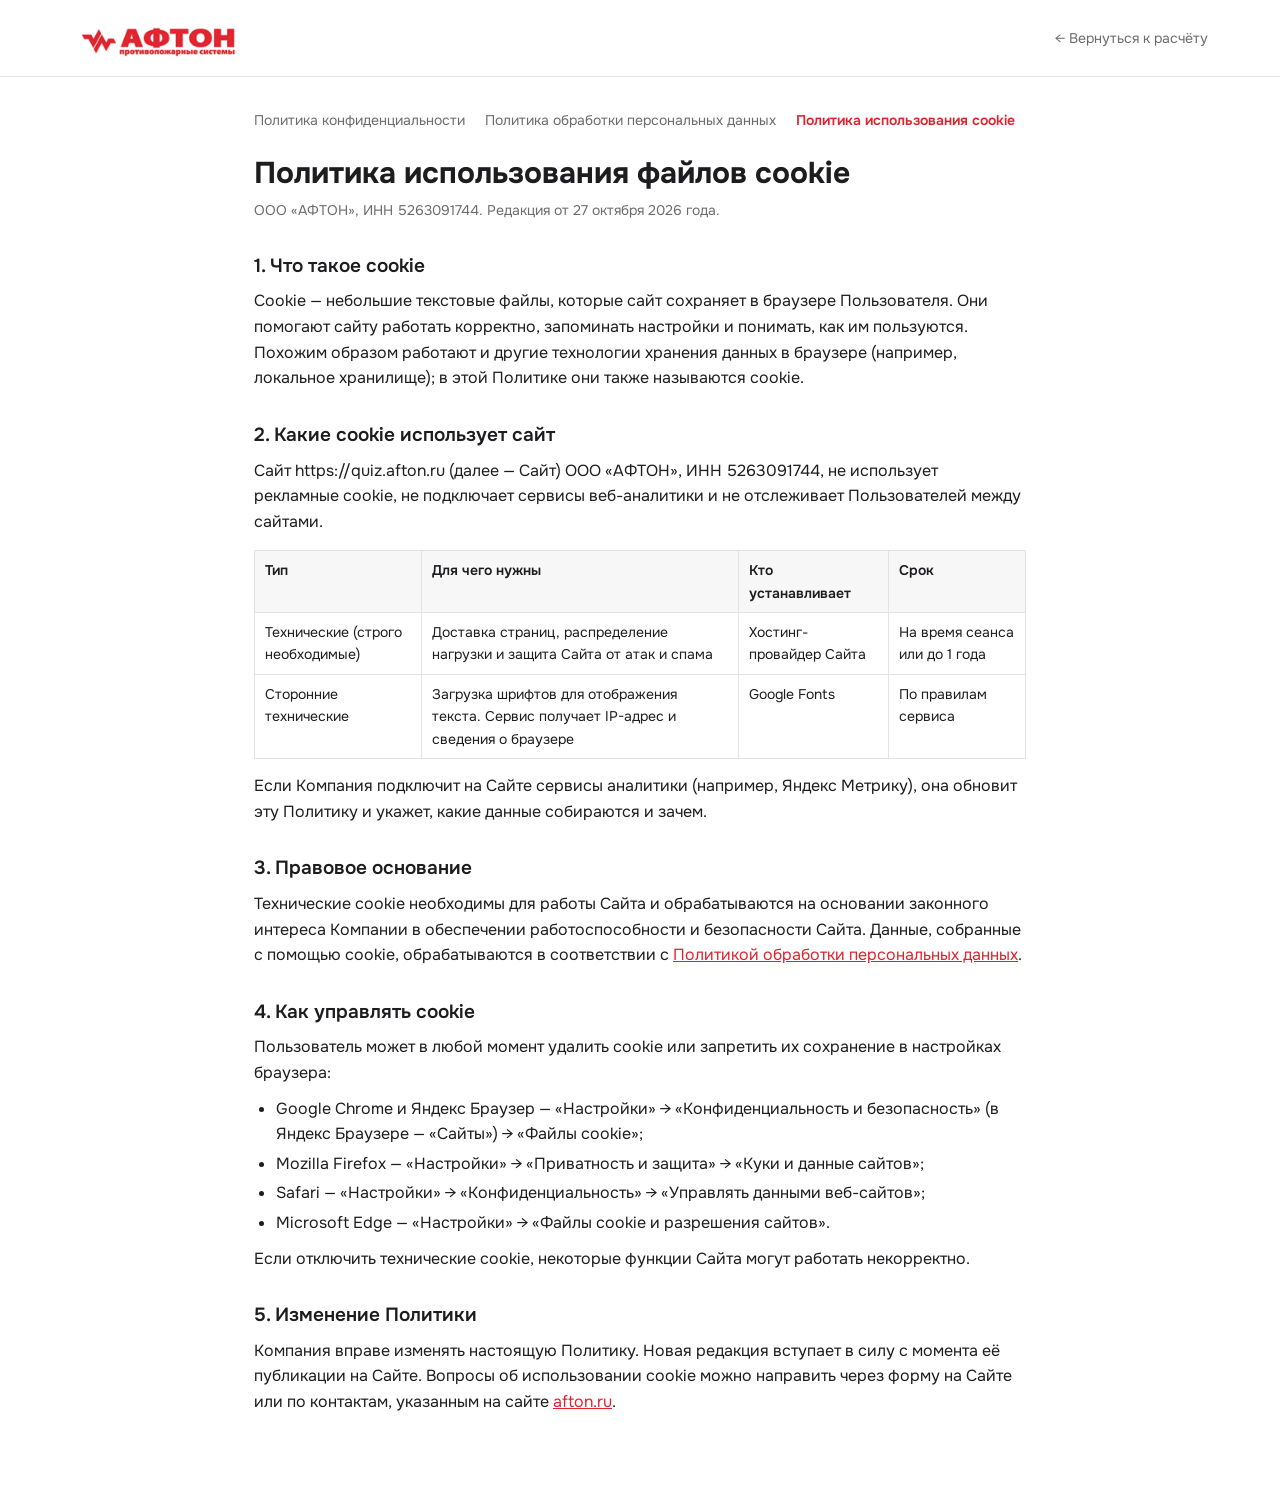
==== cookies.html @ ea07d8ae "ИНН в подвале, правки текстов и страницы политик Политика конфиденциальности, обработки персональных" ====
<!doctype html>
<html lang="ru">
<head>
<meta charset="utf-8">
<meta name="viewport" content="width=device-width, initial-scale=1">
<title>Политика использования cookie | Афтон</title>
<link rel="preconnect" href="https://fonts.googleapis.com">
<link href="https://fonts.googleapis.com/css2?family=Onest:wght@400;500;600;700&display=swap" rel="stylesheet">
<link rel="stylesheet" href="legal.css">
</head>
<body>
<header class="head"><a href="./"><img src="logo.png" alt="АФТОН"></a><a class="back" href="./">← Вернуться к расчёту</a></header>
<nav class="docs">
  <a href="privacy.html">Политика конфиденциальности</a>
  <a href="personal-data.html">Политика обработки персональных данных</a>
  <a href="cookies.html" aria-current="page">Политика использования cookie</a>
</nav>
<main class="doc">
  <h1>Политика использования файлов cookie</h1>
  <p class="meta">ООО «АФТОН», ИНН 5263091744. Редакция от 27 октября 2026 года.</p>

  <h2>1. Что такое cookie</h2>
  <p>Cookie — небольшие текстовые файлы, которые сайт сохраняет в браузере Пользователя. Они помогают сайту работать корректно, запоминать настройки и понимать, как им пользуются. Похожим образом работают и другие технологии хранения данных в браузере (например, локальное хранилище); в этой Политике они также называются cookie.</p>

  <h2>2. Какие cookie использует сайт</h2>
  <p>Сайт https://quiz.afton.ru (далее — Сайт) ООО «АФТОН», ИНН 5263091744, не использует рекламные cookie, не подключает сервисы веб-аналитики и не отслеживает Пользователей между сайтами.</p>
  <div class="table-wrap">
  <table>
    <tr><th>Тип</th><th>Для чего нужны</th><th>Кто устанавливает</th><th>Срок</th></tr>
    <tr><td>Технические (строго необходимые)</td><td>Доставка страниц, распределение нагрузки и защита Сайта от атак и спама</td><td>Хостинг-провайдер Сайта</td><td>На время сеанса или до 1 года</td></tr>
    <tr><td>Сторонние технические</td><td>Загрузка шрифтов для отображения текста. Сервис получает IP-адрес и сведения о браузере</td><td>Google Fonts</td><td>По правилам сервиса</td></tr>
  </table>
  </div>
  <p>Если Компания подключит на Сайте сервисы аналитики (например, Яндекс Метрику), она обновит эту Политику и укажет, какие данные собираются и зачем.</p>

  <h2>3. Правовое основание</h2>
  <p>Технические cookie необходимы для работы Сайта и обрабатываются на основании законного интереса Компании в обеспечении работоспособности и безопасности Сайта. Данные, собранные с помощью cookie, обрабатываются в соответствии с <a href="personal-data.html">Политикой обработки персональных данных</a>.</p>

  <h2>4. Как управлять cookie</h2>
  <p>Пользователь может в любой момент удалить cookie или запретить их сохранение в настройках браузера:</p>
  <ul>
    <li>Google Chrome и Яндекс Браузер — «Настройки» → «Конфиденциальность и безопасность» (в Яндекс Браузере — «Сайты») → «Файлы cookie»;</li>
    <li>Mozilla Firefox — «Настройки» → «Приватность и защита» → «Куки и данные сайтов»;</li>
    <li>Safari — «Настройки» → «Конфиденциальность» → «Управлять данными веб-сайтов»;</li>
    <li>Microsoft Edge — «Настройки» → «Файлы cookie и разрешения сайтов».</li>
  </ul>
  <p>Если отключить технические cookie, некоторые функции Сайта могут работать некорректно.</p>

  <h2>5. Изменение Политики</h2>
  <p>Компания вправе изменять настоящую Политику. Новая редакция вступает в силу с момента её публикации на Сайте. Вопросы об использовании cookie можно направить через форму на Сайте или по контактам, указанным на сайте <a href="https://afton.ru">afton.ru</a>.</p>
</main>
</body>
</html>
---- legal.css ----
:root {
  --bg: #ffffff;
  --line: #e3e3e3;
  --primary: #e0222e;
  --text: #1d1d1f;
  --text-70: rgba(29, 29, 31, .65);
}
* { box-sizing: border-box; margin: 0; padding: 0; }
body { background: var(--bg); color: var(--text); font-family: "Onest", Helvetica, Arial, sans-serif; font-size: 16px; line-height: 1.6; -webkit-font-smoothing: antialiased; }
a { color: var(--primary); }

.head { display: flex; align-items: center; justify-content: space-between; gap: 24px; padding: 12px 72px; border-bottom: 1px solid var(--line); }
.head img { display: block; height: 52px; width: auto; }
.head a.back { color: var(--text-70); font-size: 14px; text-decoration: none; }
.head a.back:hover { color: var(--text); }

.docs { display: flex; flex-wrap: wrap; gap: 8px 20px; max-width: 820px; margin: 32px auto 0; padding: 0 24px; font-size: 14px; }
.docs a { color: var(--text-70); text-decoration: none; }
.docs a:hover { color: var(--text); }
.docs a[aria-current] { color: var(--primary); font-weight: 600; }

.doc { max-width: 820px; margin: 0 auto; padding: 24px 24px 64px; }
.doc h1 { font-size: 30px; line-height: 1.2; font-weight: 700; margin-bottom: 8px; }
.doc .meta { color: var(--text-70); font-size: 14px; margin-bottom: 28px; }
.doc h2 { font-size: 19px; line-height: 1.3; font-weight: 600; margin: 32px 0 10px; }
.doc p { margin-bottom: 10px; }
.doc ul { margin: 0 0 10px 22px; }
.doc li { margin-bottom: 4px; }
.doc table { width: 100%; border-collapse: collapse; margin: 6px 0 14px; font-size: 14px; }
.doc th, .doc td { text-align: left; vertical-align: top; padding: 8px 10px; border: 1px solid var(--line); }
.doc th { background: #f7f7f7; font-weight: 600; }
.doc .table-wrap { overflow-x: auto; }

@media (max-width: 818px) {
  .head { padding: 10px 20px; }
  .head img { height: 40px; }
  .docs { margin-top: 20px; padding: 0 20px; }
  .doc { padding: 18px 20px 48px; }
  .doc h1 { font-size: 24px; }
}
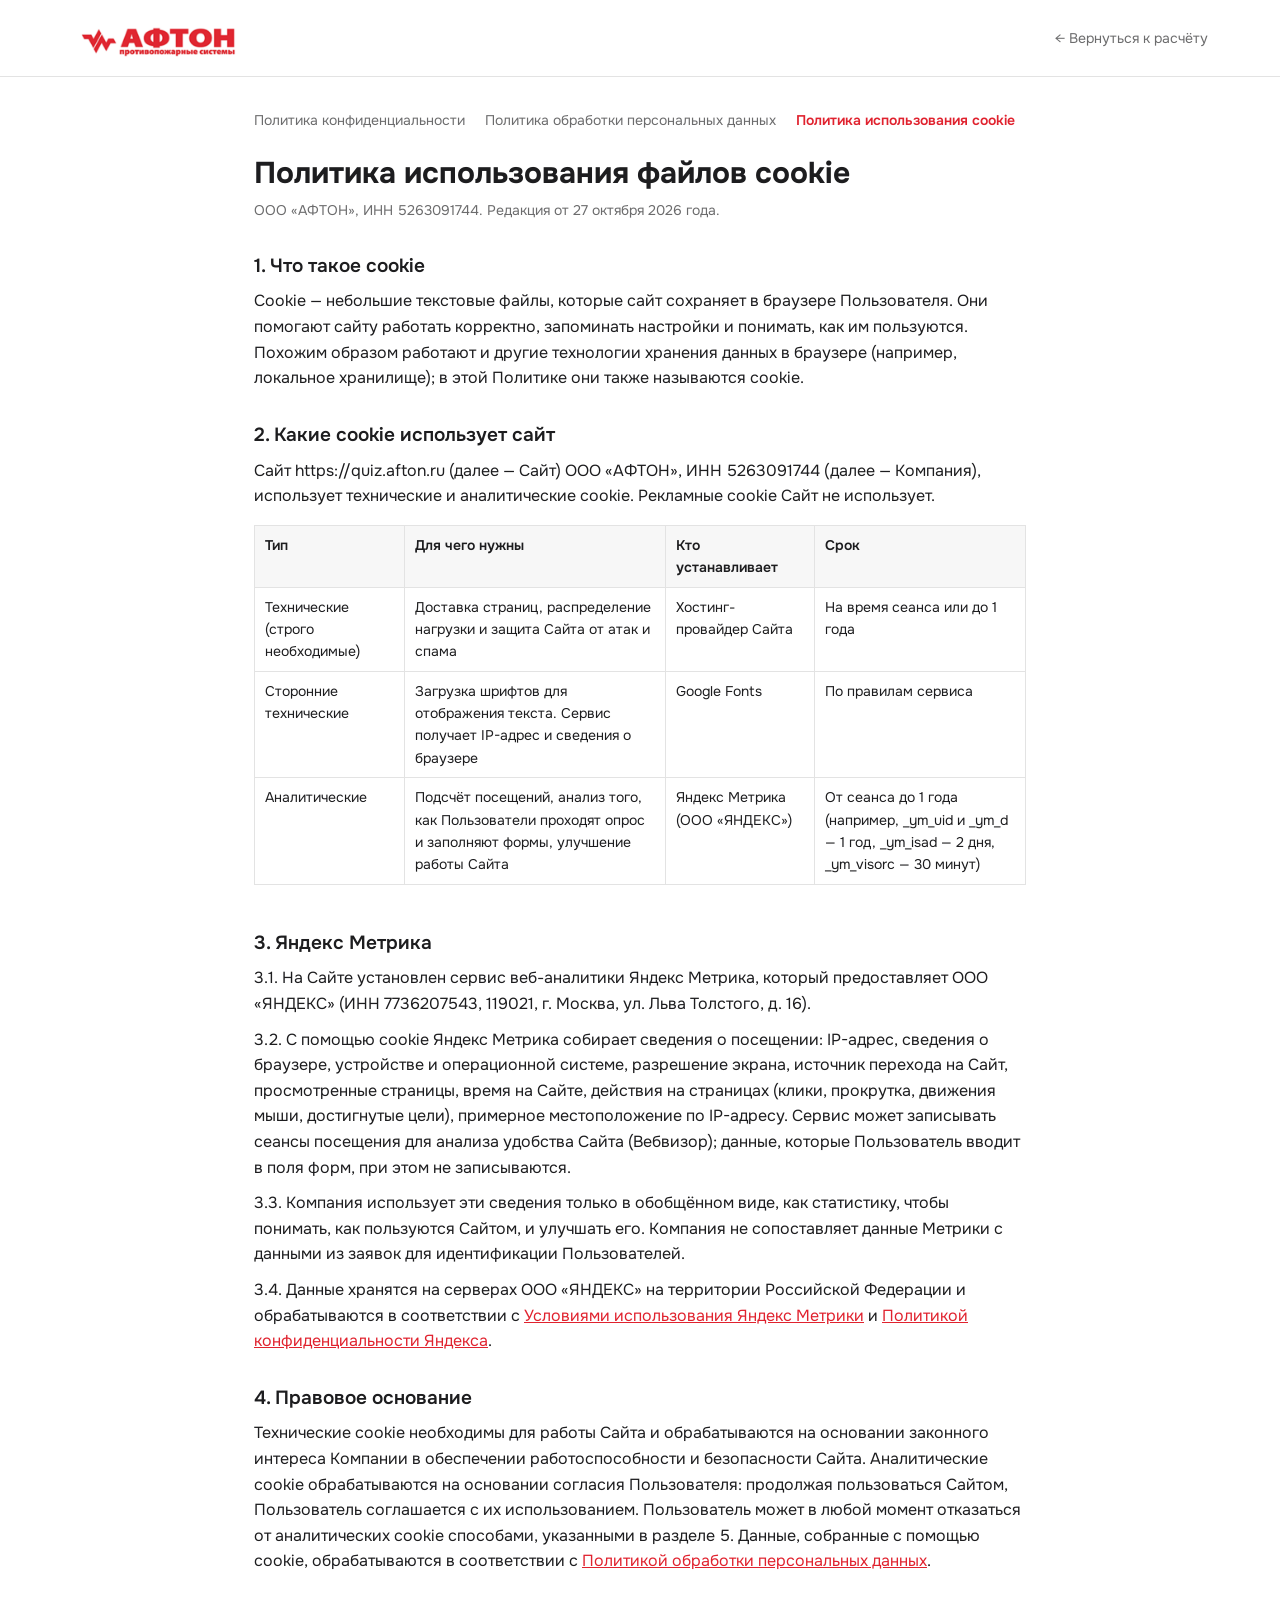
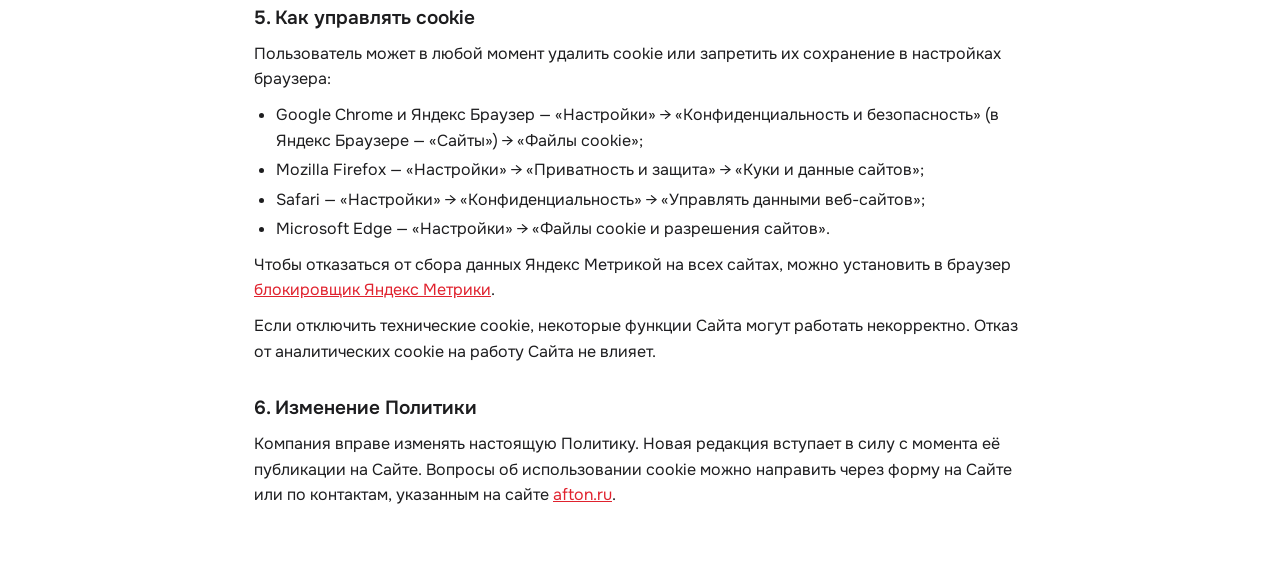
==== commit e175d02f: "Политики: Яндекс Метрика Co-Authored-By: Claude Opus 5.5 <noreply@anthropic.com>" ====
--- a/cookies.html
+++ b/cookies.html
@@ -23,20 +23,26 @@
   <p>Cookie — небольшие текстовые файлы, которые сайт сохраняет в браузере Пользователя. Они помогают сайту работать корректно, запоминать настройки и понимать, как им пользуются. Похожим образом работают и другие технологии хранения данных в браузере (например, локальное хранилище); в этой Политике они также называются cookie.</p>
 
   <h2>2. Какие cookie использует сайт</h2>
-  <p>Сайт https://quiz.afton.ru (далее — Сайт) ООО «АФТОН», ИНН 5263091744, не использует рекламные cookie, не подключает сервисы веб-аналитики и не отслеживает Пользователей между сайтами.</p>
+  <p>Сайт https://quiz.afton.ru (далее — Сайт) ООО «АФТОН», ИНН 5263091744 (далее — Компания), использует технические и аналитические cookie. Рекламные cookie Сайт не использует.</p>
   <div class="table-wrap">
   <table>
     <tr><th>Тип</th><th>Для чего нужны</th><th>Кто устанавливает</th><th>Срок</th></tr>
     <tr><td>Технические (строго необходимые)</td><td>Доставка страниц, распределение нагрузки и защита Сайта от атак и спама</td><td>Хостинг-провайдер Сайта</td><td>На время сеанса или до 1 года</td></tr>
     <tr><td>Сторонние технические</td><td>Загрузка шрифтов для отображения текста. Сервис получает IP-адрес и сведения о браузере</td><td>Google Fonts</td><td>По правилам сервиса</td></tr>
+    <tr><td>Аналитические</td><td>Подсчёт посещений, анализ того, как Пользователи проходят опрос и заполняют формы, улучшение работы Сайта</td><td>Яндекс Метрика (ООО «ЯНДЕКС»)</td><td>От сеанса до 1 года (например, _ym_uid и _ym_d — 1 год, _ym_isad — 2 дня, _ym_visorc — 30 минут)</td></tr>
   </table>
   </div>
-  <p>Если Компания подключит на Сайте сервисы аналитики (например, Яндекс Метрику), она обновит эту Политику и укажет, какие данные собираются и зачем.</p>
 
-  <h2>3. Правовое основание</h2>
-  <p>Технические cookie необходимы для работы Сайта и обрабатываются на основании законного интереса Компании в обеспечении работоспособности и безопасности Сайта. Данные, собранные с помощью cookie, обрабатываются в соответствии с <a href="personal-data.html">Политикой обработки персональных данных</a>.</p>
+  <h2>3. Яндекс Метрика</h2>
+  <p>3.1. На Сайте установлен сервис веб-аналитики Яндекс Метрика, который предоставляет ООО «ЯНДЕКС» (ИНН 7736207543, 119021, г. Москва, ул. Льва Толстого, д. 16).</p>
+  <p>3.2. С помощью cookie Яндекс Метрика собирает сведения о посещении: IP-адрес, сведения о браузере, устройстве и операционной системе, разрешение экрана, источник перехода на Сайт, просмотренные страницы, время на Сайте, действия на страницах (клики, прокрутка, движения мыши, достигнутые цели), примерное местоположение по IP-адресу. Сервис может записывать сеансы посещения для анализа удобства Сайта (Вебвизор); данные, которые Пользователь вводит в поля форм, при этом не записываются.</p>
+  <p>3.3. Компания использует эти сведения только в обобщённом виде, как статистику, чтобы понимать, как пользуются Сайтом, и улучшать его. Компания не сопоставляет данные Метрики с данными из заявок для идентификации Пользователей.</p>
+  <p>3.4. Данные хранятся на серверах ООО «ЯНДЕКС» на территории Российской Федерации и обрабатываются в соответствии с <a href="https://yandex.ru/legal/metrica_termsofuse/" target="_blank" rel="noopener">Условиями использования Яндекс Метрики</a> и <a href="https://yandex.ru/legal/confidential/" target="_blank" rel="noopener">Политикой конфиденциальности Яндекса</a>.</p>
 
-  <h2>4. Как управлять cookie</h2>
+  <h2>4. Правовое основание</h2>
+  <p>Технические cookie необходимы для работы Сайта и обрабатываются на основании законного интереса Компании в обеспечении работоспособности и безопасности Сайта. Аналитические cookie обрабатываются на основании согласия Пользователя: продолжая пользоваться Сайтом, Пользователь соглашается с их использованием. Пользователь может в любой момент отказаться от аналитических cookie способами, указанными в разделе 5. Данные, собранные с помощью cookie, обрабатываются в соответствии с <a href="personal-data.html">Политикой обработки персональных данных</a>.</p>
+
+  <h2>5. Как управлять cookie</h2>
   <p>Пользователь может в любой момент удалить cookie или запретить их сохранение в настройках браузера:</p>
   <ul>
     <li>Google Chrome и Яндекс Браузер — «Настройки» → «Конфиденциальность и безопасность» (в Яндекс Браузере — «Сайты») → «Файлы cookie»;</li>
@@ -44,9 +50,10 @@
     <li>Safari — «Настройки» → «Конфиденциальность» → «Управлять данными веб-сайтов»;</li>
     <li>Microsoft Edge — «Настройки» → «Файлы cookie и разрешения сайтов».</li>
   </ul>
-  <p>Если отключить технические cookie, некоторые функции Сайта могут работать некорректно.</p>
+  <p>Чтобы отказаться от сбора данных Яндекс Метрикой на всех сайтах, можно установить в браузер <a href="https://yandex.ru/support/metrica/general/opt-out.html" target="_blank" rel="noopener">блокировщик Яндекс Метрики</a>.</p>
+  <p>Если отключить технические cookie, некоторые функции Сайта могут работать некорректно. Отказ от аналитических cookie на работу Сайта не влияет.</p>
 
-  <h2>5. Изменение Политики</h2>
+  <h2>6. Изменение Политики</h2>
   <p>Компания вправе изменять настоящую Политику. Новая редакция вступает в силу с момента её публикации на Сайте. Вопросы об использовании cookie можно направить через форму на Сайте или по контактам, указанным на сайте <a href="https://afton.ru">afton.ru</a>.</p>
 </main>
 </body>
